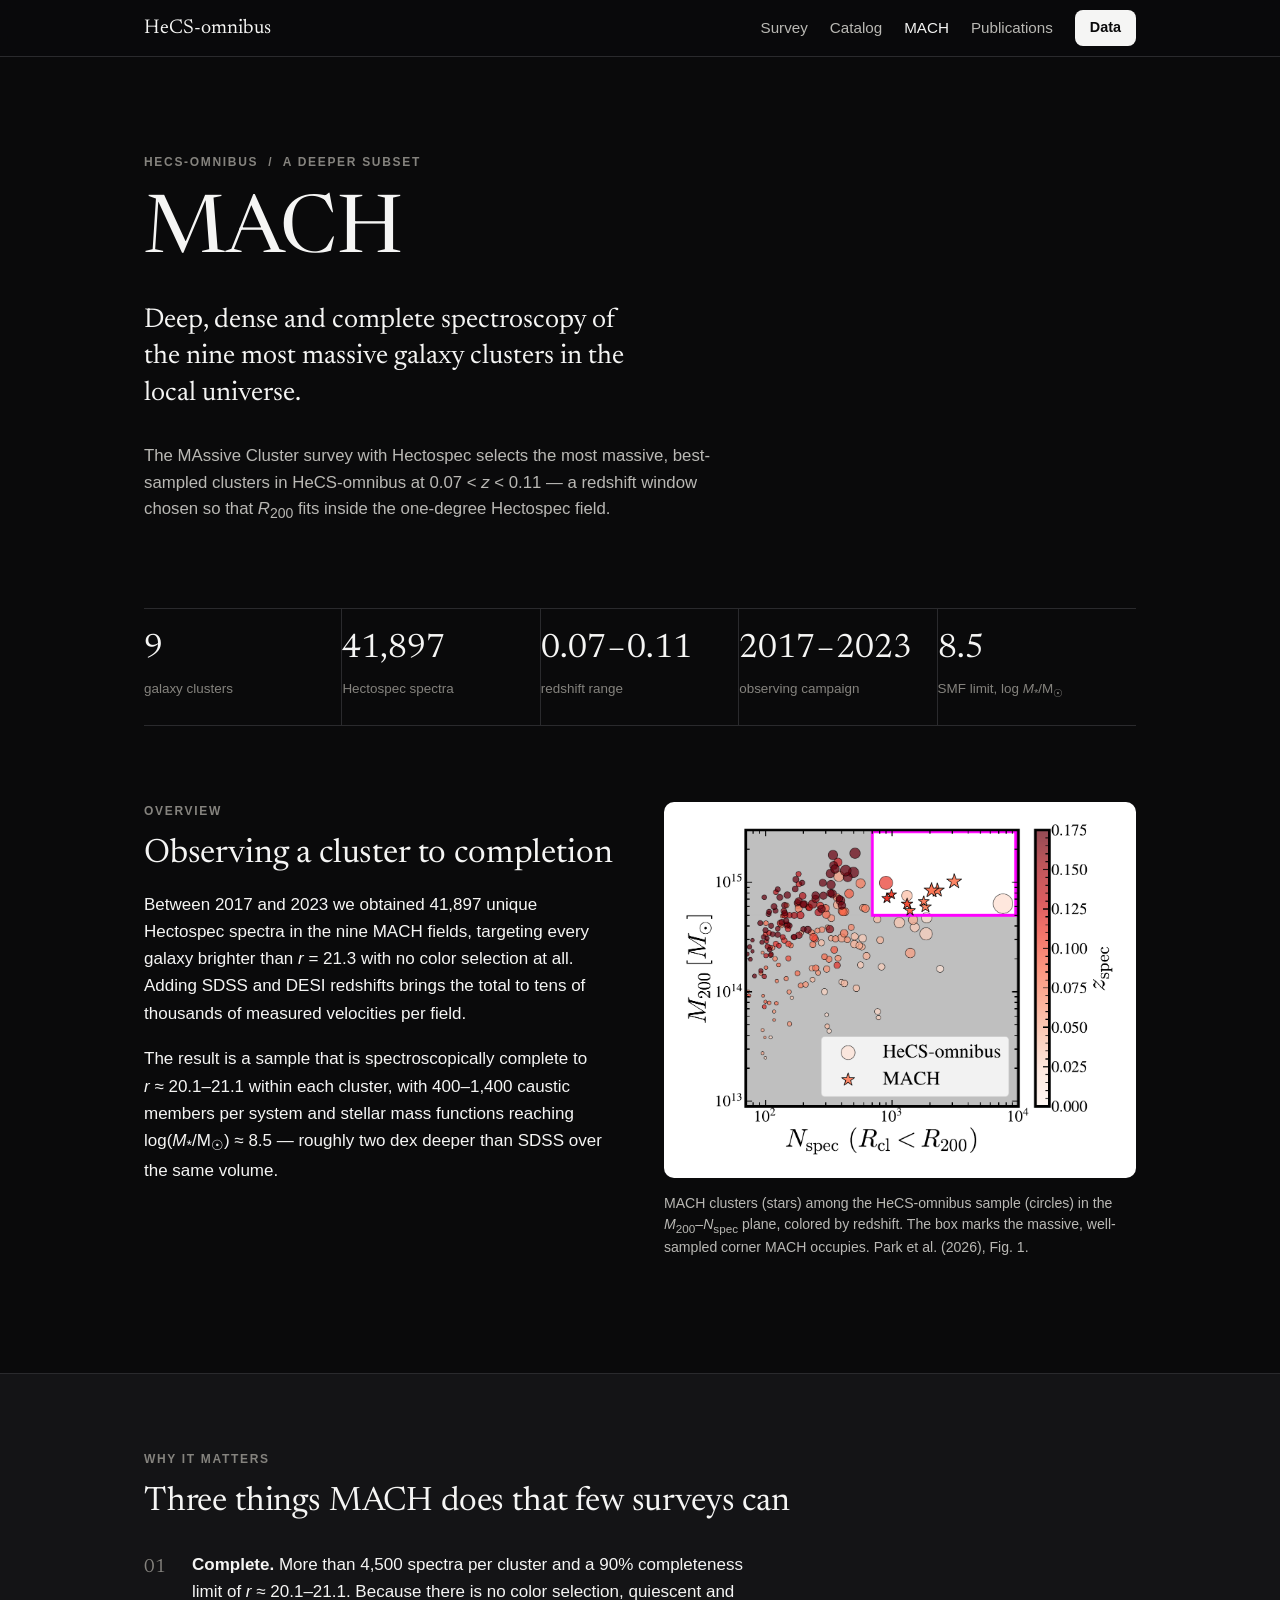
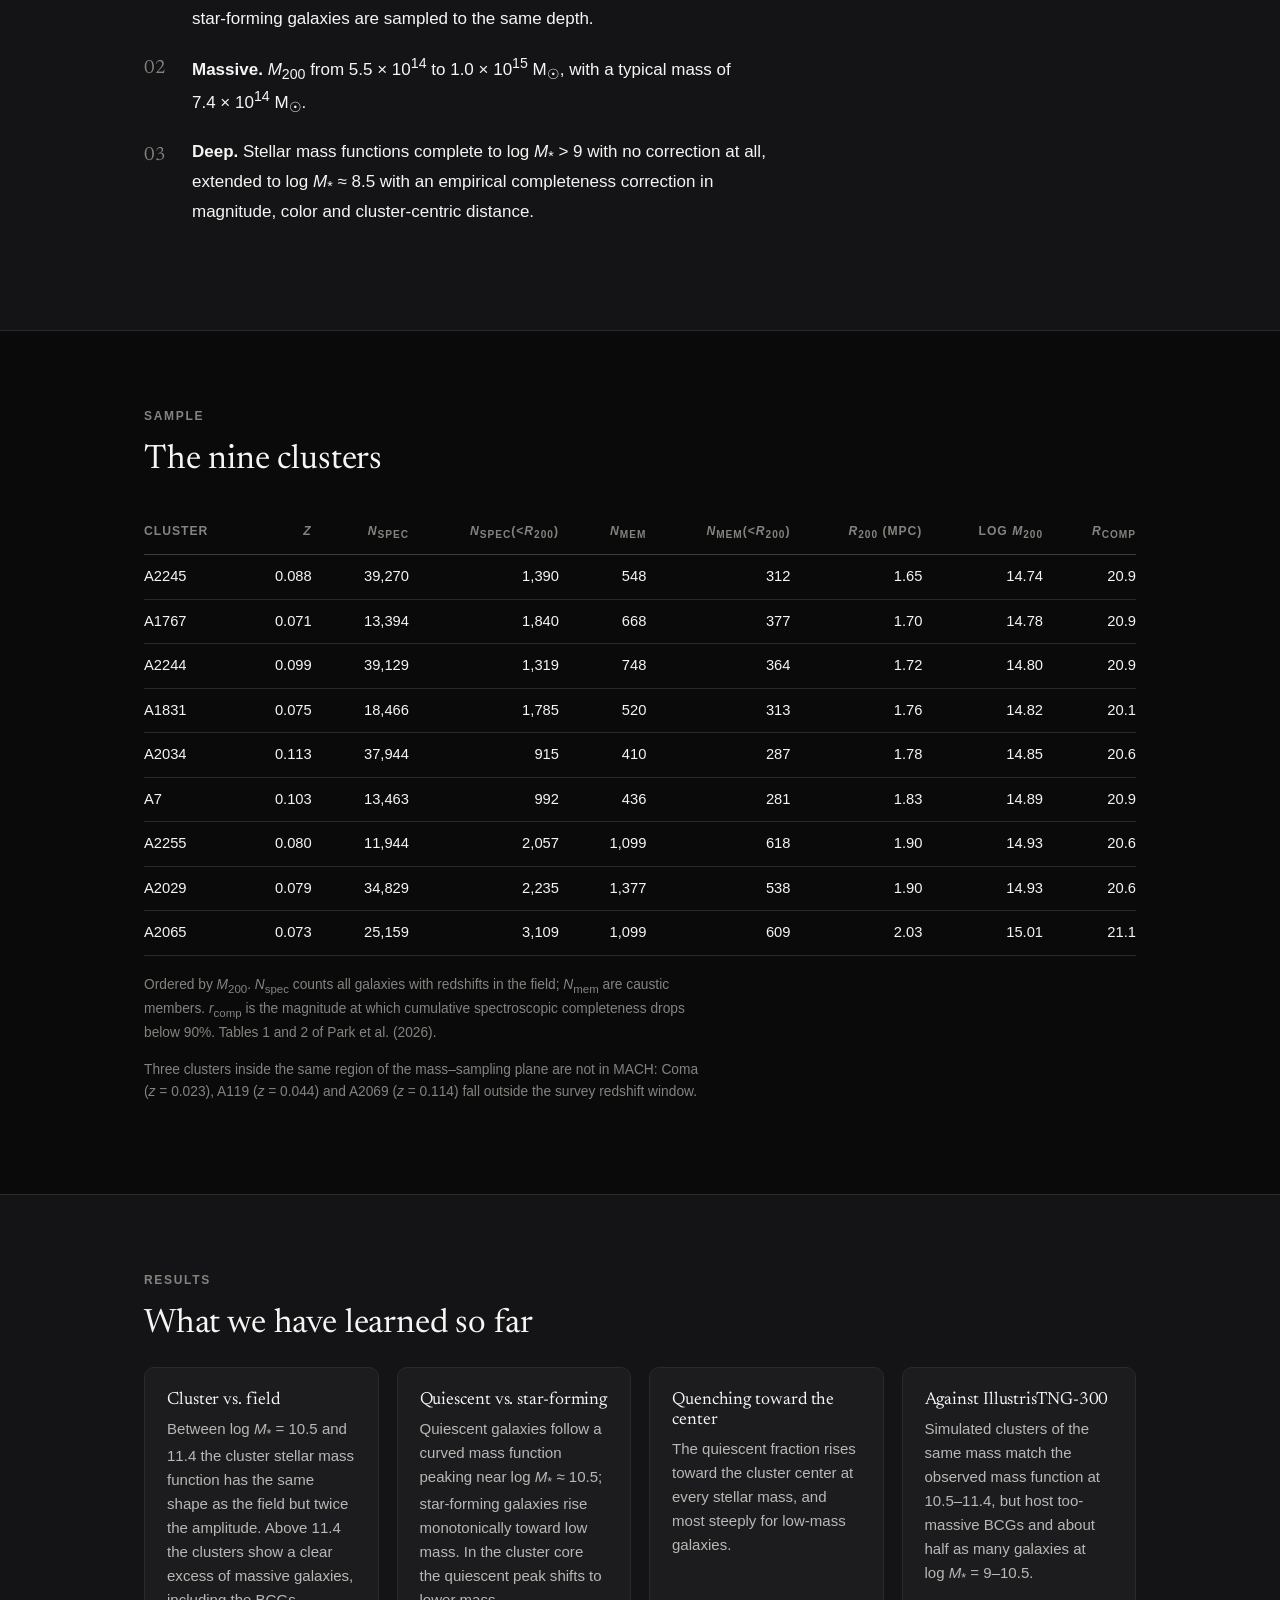
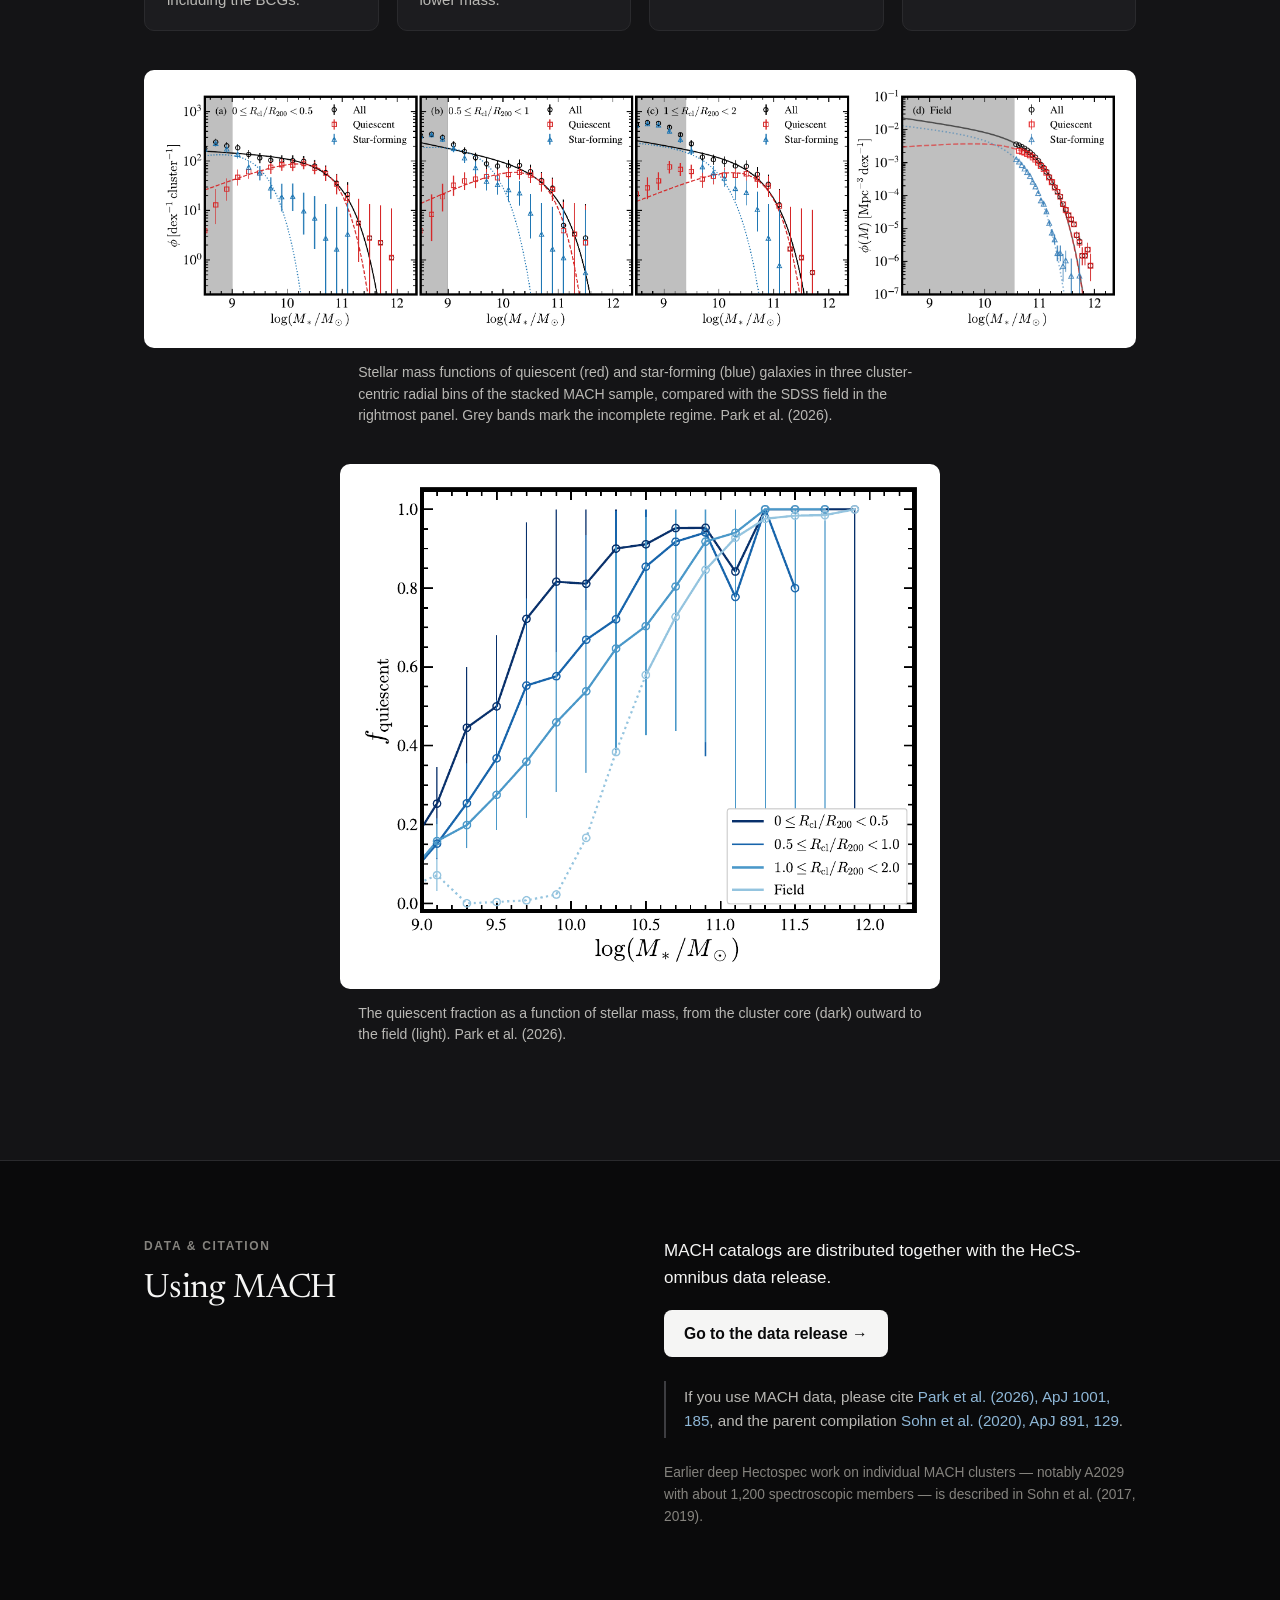
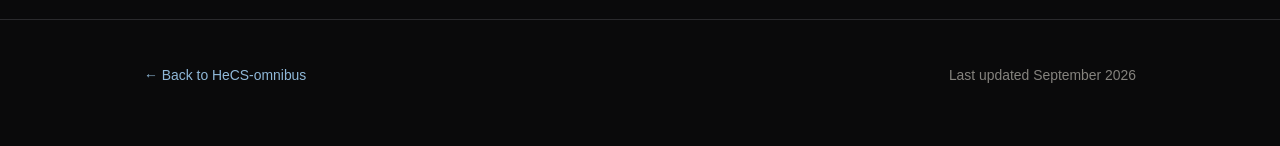
==== webpage/mach/index.html @ da1b7563 "Refocus site on HeCS-omnibus, move MACH to its own page, switch to dark theme - Split the shared sty" ====
<!doctype html>
<html lang="en">
<head>
<meta charset="utf-8">
<meta name="viewport" content="width=device-width, initial-scale=1">
<title>MACH — HeCS-omnibus</title>
<meta name="description" content="MACH, the MAssive Cluster survey with Hectospec: deep, dense and complete spectroscopy of the nine most massive galaxy clusters in the local universe.">
<link rel="preconnect" href="https://fonts.googleapis.com">
<link rel="preconnect" href="https://fonts.gstatic.com" crossorigin>
<link href="https://fonts.googleapis.com/css2?family=Newsreader:ital,opsz,wght@0,6..72,300;0,6..72,400;0,6..72,500;1,6..72,400&display=swap" rel="stylesheet">
<link rel="stylesheet" href="../style.css">
</head>
<body>

<nav>
  <div class="wrap">
    <a class="brand" href="../">HeCS-omnibus</a>
    <ul>
      <li><a href="../#survey">Survey</a></li>
      <li><a href="../#catalog">Catalog</a></li>
      <li><a href="./" style="color:var(--ink)">MACH</a></li>
      <li><a href="../#publications">Publications</a></li>
      <li class="keep"><a class="btn" href="../#data">Data</a></li>
    </ul>
  </div>
</nav>

<header class="hero" id="top">
  <div class="wrap">
    <p class="eyebrow"><a href="../" style="color:var(--muted)">HeCS-omnibus</a> &nbsp;/&nbsp; A deeper subset</p>
    <h1>MACH</h1>
    <p class="lede">Deep, dense and complete spectroscopy of the nine most massive galaxy clusters in the local universe.</p>
    <p class="sub">The MAssive Cluster survey with Hectospec selects the most massive, best-sampled clusters in HeCS-omnibus at 0.07&nbsp;&lt;&nbsp;<em>z</em>&nbsp;&lt;&nbsp;0.11 — a redshift window chosen so that <em>R</em><sub>200</sub> fits inside the one-degree Hectospec field.</p>
  </div>
</header>

<div class="wrap">
  <div class="stats">
    <div><b class="num">9</b><span>galaxy clusters</span></div>
    <div><b class="num">41,897</b><span>Hectospec spectra</span></div>
    <div><b class="num">0.07&#8202;–&#8202;0.11</b><span>redshift range</span></div>
    <div><b class="num">2017&#8202;–&#8202;2023</b><span>observing campaign</span></div>
    <div><b class="num">8.5</b><span>SMF limit, log <em>M</em><sub>*</sub>/M<sub>☉</sub></span></div>
  </div>
</div>

<section id="overview">
  <div class="wrap two">
    <div class="prose">
      <p class="eyebrow">Overview</p>
      <h2>Observing a cluster to completion</h2>
      <p>Between 2017 and 2023 we obtained 41,897 unique Hectospec spectra in the nine MACH fields, targeting every galaxy brighter than <em>r</em>&nbsp;=&nbsp;21.3 with no color selection at all. Adding SDSS and DESI redshifts brings the total to tens of thousands of measured velocities per field.</p>
      <p>The result is a sample that is spectroscopically complete to <em>r</em>&nbsp;≈&nbsp;20.1–21.1 within each cluster, with 400–1,400 caustic members per system and stellar mass functions reaching log(<em>M</em><sub>*</sub>/M<sub>☉</sub>)&nbsp;≈&nbsp;8.5 — roughly two dex deeper than SDSS over the same volume.</p>
    </div>
    <figure style="margin-top:0">
      <div class="plate"><img src="../img/park2026_fig1.png" alt="M200 versus the number of galaxies with spectra within R200 for HeCS-omnibus clusters shown as circles and MACH clusters as stars, colored by redshift. A box marks the massive, well-sampled corner."></div>
      <figcaption>MACH clusters (stars) among the HeCS-omnibus sample (circles) in the <em>M</em><sub>200</sub>–<em>N</em><sub>spec</sub> plane, colored by redshift. The box marks the massive, well-sampled corner MACH occupies. Park et al. (2026), Fig. 1.</figcaption>
    </figure>
  </div>
</section>

<section id="why" class="alt">
  <div class="wrap">
    <p class="eyebrow">Why it matters</p>
    <h2>Three things MACH does that few surveys can</h2>
    <ol class="points">
      <li><b>Complete.</b> More than 4,500 spectra per cluster and a 90% completeness limit of <em>r</em>&nbsp;≈&nbsp;20.1–21.1. Because there is no color selection, quiescent and star-forming galaxies are sampled to the same depth.</li>
      <li><b>Massive.</b> <em>M</em><sub>200</sub> from 5.5&nbsp;×&nbsp;10<sup>14</sup> to 1.0&nbsp;×&nbsp;10<sup>15</sup>&nbsp;M<sub>☉</sub>, with a typical mass of 7.4&nbsp;×&nbsp;10<sup>14</sup>&nbsp;M<sub>☉</sub>.</li>
      <li><b>Deep.</b> Stellar mass functions complete to log&nbsp;<em>M</em><sub>*</sub>&nbsp;&gt;&nbsp;9 with no correction at all, extended to log&nbsp;<em>M</em><sub>*</sub>&nbsp;≈&nbsp;8.5 with an empirical completeness correction in magnitude, color and cluster-centric distance.</li>
    </ol>
  </div>
</section>

<section id="clusters">
  <div class="wrap">
    <p class="eyebrow">Sample</p>
    <h2>The nine clusters</h2>
    <div class="tablewrap">
    <table>
      <thead><tr>
        <th>Cluster</th><th class="r"><em>z</em></th><th class="r"><em>N</em><sub>spec</sub></th><th class="r"><em>N</em><sub>spec</sub>(&lt;<em>R</em><sub>200</sub>)</th><th class="r"><em>N</em><sub>mem</sub></th><th class="r"><em>N</em><sub>mem</sub>(&lt;<em>R</em><sub>200</sub>)</th><th class="r"><em>R</em><sub>200</sub> (Mpc)</th><th class="r">log <em>M</em><sub>200</sub></th><th class="r"><em>r</em><sub>comp</sub></th>
      </tr></thead>
      <tbody>
        <tr><td>A2245</td><td class="r">0.088</td><td class="r">39,270</td><td class="r">1,390</td><td class="r">548</td><td class="r">312</td><td class="r">1.65</td><td class="r">14.74</td><td class="r">20.9</td></tr>
        <tr><td>A1767</td><td class="r">0.071</td><td class="r">13,394</td><td class="r">1,840</td><td class="r">668</td><td class="r">377</td><td class="r">1.70</td><td class="r">14.78</td><td class="r">20.9</td></tr>
        <tr><td>A2244</td><td class="r">0.099</td><td class="r">39,129</td><td class="r">1,319</td><td class="r">748</td><td class="r">364</td><td class="r">1.72</td><td class="r">14.80</td><td class="r">20.9</td></tr>
        <tr><td>A1831</td><td class="r">0.075</td><td class="r">18,466</td><td class="r">1,785</td><td class="r">520</td><td class="r">313</td><td class="r">1.76</td><td class="r">14.82</td><td class="r">20.1</td></tr>
        <tr><td>A2034</td><td class="r">0.113</td><td class="r">37,944</td><td class="r">915</td><td class="r">410</td><td class="r">287</td><td class="r">1.78</td><td class="r">14.85</td><td class="r">20.6</td></tr>
        <tr><td>A7</td><td class="r">0.103</td><td class="r">13,463</td><td class="r">992</td><td class="r">436</td><td class="r">281</td><td class="r">1.83</td><td class="r">14.89</td><td class="r">20.9</td></tr>
        <tr><td>A2255</td><td class="r">0.080</td><td class="r">11,944</td><td class="r">2,057</td><td class="r">1,099</td><td class="r">618</td><td class="r">1.90</td><td class="r">14.93</td><td class="r">20.6</td></tr>
        <tr><td>A2029</td><td class="r">0.079</td><td class="r">34,829</td><td class="r">2,235</td><td class="r">1,377</td><td class="r">538</td><td class="r">1.90</td><td class="r">14.93</td><td class="r">20.6</td></tr>
        <tr><td>A2065</td><td class="r">0.073</td><td class="r">25,159</td><td class="r">3,109</td><td class="r">1,099</td><td class="r">609</td><td class="r">2.03</td><td class="r">15.01</td><td class="r">21.1</td></tr>
      </tbody>
    </table>
    </div>
    <p class="caption">Ordered by <em>M</em><sub>200</sub>. <em>N</em><sub>spec</sub> counts all galaxies with redshifts in the field; <em>N</em><sub>mem</sub> are caustic members. <em>r</em><sub>comp</sub> is the magnitude at which cumulative spectroscopic completeness drops below 90%. Tables 1 and 2 of Park et al. (2026).</p>
    <p class="caption">Three clusters inside the same region of the mass–sampling plane are not in MACH: Coma (<em>z</em>&nbsp;=&nbsp;0.023), A119 (<em>z</em>&nbsp;=&nbsp;0.044) and A2069 (<em>z</em>&nbsp;=&nbsp;0.114) fall outside the survey redshift window.</p>
  </div>
</section>

<section id="results" class="alt">
  <div class="wrap">
    <p class="eyebrow">Results</p>
    <h2>What we have learned so far</h2>
    <div class="cards">
      <div class="card"><h4>Cluster vs. field</h4><p>Between log&nbsp;<em>M</em><sub>*</sub>&nbsp;=&nbsp;10.5 and 11.4 the cluster stellar mass function has the same shape as the field but twice the amplitude. Above 11.4 the clusters show a clear excess of massive galaxies, including the BCGs.</p></div>
      <div class="card"><h4>Quiescent vs. star-forming</h4><p>Quiescent galaxies follow a curved mass function peaking near log&nbsp;<em>M</em><sub>*</sub>&nbsp;≈&nbsp;10.5; star-forming galaxies rise monotonically toward low mass. In the cluster core the quiescent peak shifts to lower mass.</p></div>
      <div class="card"><h4>Quenching toward the center</h4><p>The quiescent fraction rises toward the cluster center at every stellar mass, and most steeply for low-mass galaxies.</p></div>
      <div class="card"><h4>Against IllustrisTNG-300</h4><p>Simulated clusters of the same mass match the observed mass function at 10.5–11.4, but host too-massive BCGs and about half as many galaxies at log&nbsp;<em>M</em><sub>*</sub>&nbsp;=&nbsp;9–10.5.</p></div>
    </div>

    <figure>
      <div class="plate"><img src="../img/park2026_fig15.png" alt="Stellar mass functions of all, quiescent and star-forming galaxies in three cluster-centric radial bins of the MACH clusters, and in the SDSS field."></div>
      <figcaption>Stellar mass functions of quiescent (red) and star-forming (blue) galaxies in three cluster-centric radial bins of the stacked MACH sample, compared with the SDSS field in the rightmost panel. Grey bands mark the incomplete regime. Park et al. (2026).</figcaption>
    </figure>
    <figure class="fig-narrow">
      <div class="plate"><img src="../img/park2026_fig16.png" alt="Quiescent fraction as a function of stellar mass in three radial bins and in the field."></div>
      <figcaption>The quiescent fraction as a function of stellar mass, from the cluster core (dark) outward to the field (light). Park et al. (2026).</figcaption>
    </figure>
  </div>
</section>

<section id="mach-data">
  <div class="wrap two">
    <div>
      <p class="eyebrow">Data &amp; citation</p>
      <h2>Using MACH</h2>
    </div>
    <div class="prose">
      <p>MACH catalogs are distributed together with the HeCS-omnibus data release.</p>
      <p><a class="btn" href="../#data">Go to the data release →</a></p>
      <div class="cite">If you use MACH data, please cite <a href="https://ui.adsabs.harvard.edu/abs/2026ApJ..1001..185P">Park et al. (2026), ApJ 1001, 185</a>, and the parent compilation <a href="https://ui.adsabs.harvard.edu/abs/2020ApJ...891..129S">Sohn et al. (2020), ApJ 891, 129</a>.</div>
      <p class="caption">Earlier deep Hectospec work on individual MACH clusters — notably A2029 with about 1,200 spectroscopic members — is described in Sohn et al. (2017, 2019).</p>
    </div>
  </div>
</section>

<footer>
  <div class="wrap">
    <span><a href="../">← Back to HeCS-omnibus</a></span>
    <span>Last updated September 2026</span>
  </div>
</footer>

</body>
</html>
---- webpage/style.css ----
:root {
  --bg: #0a0a0b;
  --bg-2: #141416;
  --ink: #f5f5f4;
  --ink-2: #b9b8b4;
  --muted: #85837e;
  --line: #2a2a2d;
  --line-2: #3d3d41;
  --accent: #8fb8d8;
  --serif: "Newsreader", "Iowan Old Style", "Palatino Linotype", Georgia, serif;
  --sans: -apple-system, BlinkMacSystemFont, "SF Pro Text", "Helvetica Neue", Helvetica, Arial, sans-serif;
  --max: 1040px;
}
* { box-sizing: border-box; }
html { scroll-behavior: smooth; }
body {
  margin: 0;
  background: var(--bg);
  color: var(--ink);
  font-family: var(--sans);
  font-size: 17px;
  line-height: 1.6;
  -webkit-font-smoothing: antialiased;
}
a { color: var(--accent); text-decoration: none; }
a:hover { text-decoration: underline; text-underline-offset: 3px; }
h1, h2, h3, h4 {
  font-family: var(--serif);
  font-weight: 400;
  letter-spacing: -0.005em;
  line-height: 1.15;
  margin: 0 0 0.5em;
}
h2 { font-size: 2.1rem; margin-top: 0; }
h3 { font-size: 1.35rem; margin-top: 2.2rem; }
p { margin: 0 0 1.1em; }
em { font-style: italic; }
.wrap { max-width: var(--max); margin: 0 auto; padding: 0 24px; }
.eyebrow {
  font-family: var(--sans);
  font-size: 0.75rem;
  text-transform: uppercase;
  letter-spacing: 0.14em;
  color: var(--muted);
  font-weight: 600;
  margin-bottom: 0.9rem;
}
.muted { color: var(--muted); }
.num { font-variant-numeric: tabular-nums; }

/* nav */
nav {
  position: sticky; top: 0; z-index: 10;
  background: rgba(10,10,11,0.82);
  backdrop-filter: saturate(180%) blur(14px);
  -webkit-backdrop-filter: saturate(180%) blur(14px);
  border-bottom: 1px solid var(--line);
}
nav .wrap { display: flex; align-items: center; justify-content: space-between; height: 56px; }
nav .brand { font-family: var(--serif); font-size: 1.25rem; color: var(--ink); }
nav ul { list-style: none; display: flex; gap: 22px; margin: 0; padding: 0; align-items: center; }
nav li a { color: var(--ink-2); font-size: 0.95rem; }
nav li a:hover { color: var(--ink); }
nav li a.btn { padding: 6px 15px; font-size: 0.9rem; }
@media (max-width: 760px) { nav li:not(.keep) { display: none; } }

.btn {
  display: inline-block;
  background: var(--ink);
  color: var(--bg) !important;
  padding: 11px 20px;
  border-radius: 8px;
  font-weight: 600;
  font-size: 0.98rem;
  text-decoration: none !important;
  transition: opacity 0.15s;
}
.btn:hover { opacity: 0.82; }
.btn.secondary { background: transparent; color: var(--ink) !important; border: 1px solid var(--line-2); }
.btn.secondary:hover { border-color: var(--ink); opacity: 1; }

/* hero */
header.hero { padding: 96px 0 64px; }
header h1 { font-size: clamp(2.9rem, 7.5vw, 5rem); margin-bottom: 0.3em; }
header .lede { font-family: var(--serif); font-size: clamp(1.3rem, 2.6vw, 1.7rem); line-height: 1.35; max-width: 32ch; margin-bottom: 1.1em; }
header .sub { max-width: 62ch; color: var(--ink-2); font-size: 1.05rem; }
.cta { display: flex; gap: 12px; flex-wrap: wrap; margin-top: 2rem; }

.stats {
  display: grid;
  grid-template-columns: repeat(auto-fit, minmax(150px, 1fr));
  border-top: 1px solid var(--line);
  border-bottom: 1px solid var(--line);
}
.stats div { padding: 24px 12px 22px 0; border-right: 1px solid var(--line); }
.stats div:last-child { border-right: none; }
.stats b { display: block; font-family: var(--serif); font-size: 2.1rem; font-weight: 400; line-height: 1; margin-bottom: 8px; }
.stats span { font-size: 0.84rem; color: var(--muted); }

section { padding: 76px 0; border-top: 1px solid var(--line); }
section:first-of-type { border-top: none; }
section.alt { background: var(--bg-2); }
.two { display: grid; grid-template-columns: 1fr 1fr; gap: 48px; }
@media (max-width: 760px) { .two { grid-template-columns: 1fr; gap: 24px; } }
.prose { max-width: 66ch; }

table { border-collapse: collapse; width: 100%; font-size: 0.92rem; margin: 1rem 0 0.5rem; }
th, td { text-align: left; padding: 10px 16px 10px 0; border-bottom: 1px solid var(--line); vertical-align: top; }
th:last-child, td:last-child { padding-right: 0; }
th { font-weight: 600; font-size: 0.76rem; text-transform: uppercase; letter-spacing: 0.08em; color: var(--muted); border-bottom: 1px solid var(--line-2); }
td.r, th.r { text-align: right; font-variant-numeric: tabular-nums; padding-left: 20px; }
tr.total td { font-weight: 600; border-top: 1px solid var(--line-2); }
.tablewrap { overflow-x: auto; }
.caption { font-size: 0.86rem; color: var(--muted); margin-top: 0.6rem; max-width: 74ch; }

figure { margin: 2.4rem 0; }
figure .plate { background: #fff; border-radius: 10px; padding: 18px; }
figure img { display: block; max-width: 100%; height: auto; margin: 0 auto; }
figure figcaption { font-size: 0.88rem; color: var(--ink-2); max-width: 72ch; margin: 0.9rem auto 0; line-height: 1.5; }
figure.fig-narrow .plate { max-width: 600px; margin: 0 auto; }

.cards { display: grid; grid-template-columns: repeat(auto-fit, minmax(230px, 1fr)); gap: 18px; margin: 1.5rem 0; }
.card { background: var(--bg-2); border: 1px solid var(--line); border-radius: 10px; padding: 22px 22px 18px; }
.card h4 { font-size: 1.1rem; margin-bottom: 0.4rem; }
.card p { font-size: 0.94rem; color: var(--ink-2); margin: 0; }
section.alt .card { background: #1c1c1f; }

.points { list-style: none; padding: 0; margin: 1.8rem 0; counter-reset: p; }
.points li { position: relative; padding-left: 3rem; margin-bottom: 1.2rem; max-width: 66ch; }
.points li::before { counter-increment: p; content: counter(p, decimal-leading-zero); position: absolute; left: 0; top: 0.15rem; font-family: var(--serif); font-size: 1.2rem; color: var(--muted); }

dl.methods { display: grid; grid-template-columns: 1fr 1fr; gap: 22px 48px; margin: 1.5rem 0; }
@media (max-width: 760px) { dl.methods { grid-template-columns: 1fr; } }
dl.methods dt { font-weight: 600; margin-bottom: 5px; }
dl.methods dd { margin: 0; color: var(--ink-2); font-size: 0.94rem; }

/* teaser */
.teaser {
  border: 1px solid var(--line-2);
  border-radius: 14px;
  padding: 34px 34px 30px;
  display: grid;
  grid-template-columns: 1fr auto;
  gap: 32px;
  align-items: center;
}
@media (max-width: 760px) { .teaser { grid-template-columns: 1fr; } }
.teaser h3 { margin: 0 0 0.4rem; font-size: 1.6rem; }
.teaser p { margin: 0; color: var(--ink-2); max-width: 56ch; font-size: 0.98rem; }

/* data */
.databox { background: var(--bg-2); border: 1px solid var(--line); border-radius: 14px; padding: 40px 36px; margin: 1.5rem 0 2.5rem; }
.databox h3 { margin-top: 0; font-size: 1.6rem; }
.databox p { color: var(--ink-2); max-width: 60ch; }
.databox small { display: block; margin-top: 16px; color: var(--muted); font-size: 0.82rem; }
.cite { border-left: 2px solid var(--line-2); padding: 4px 0 4px 18px; font-size: 0.95rem; color: var(--ink-2); margin: 1.5rem 0; max-width: 66ch; }
ul.links { padding-left: 1.15em; color: var(--ink-2); }
ul.links li { margin-bottom: 0.5em; }

/* publications */
ol.pubs { list-style: none; padding: 0; margin: 0; }
ol.pubs li { padding: 18px 0; border-bottom: 1px solid var(--line); display: grid; grid-template-columns: 64px 1fr; gap: 14px; }
ol.pubs li:last-child { border-bottom: none; }
ol.pubs .yr { font-family: var(--serif); font-size: 1.15rem; color: var(--muted); padding-top: 2px; }
ol.pubs .t { font-weight: 600; }
ol.pubs .a { color: var(--ink-2); font-size: 0.94rem; }
ol.pubs .l { font-size: 0.85rem; margin-top: 5px; }
ol.pubs .l a { margin-right: 16px; }
ol.pubs .tag { display: inline-block; font-size: 0.7rem; text-transform: uppercase; letter-spacing: 0.09em; color: var(--muted); font-weight: 600; margin-left: 8px; border: 1px solid var(--line-2); border-radius: 4px; padding: 1px 6px; }

footer { padding: 44px 0 60px; color: var(--muted); font-size: 0.87rem; border-top: 1px solid var(--line); }
footer .wrap { display: flex; justify-content: space-between; flex-wrap: wrap; gap: 12px; }
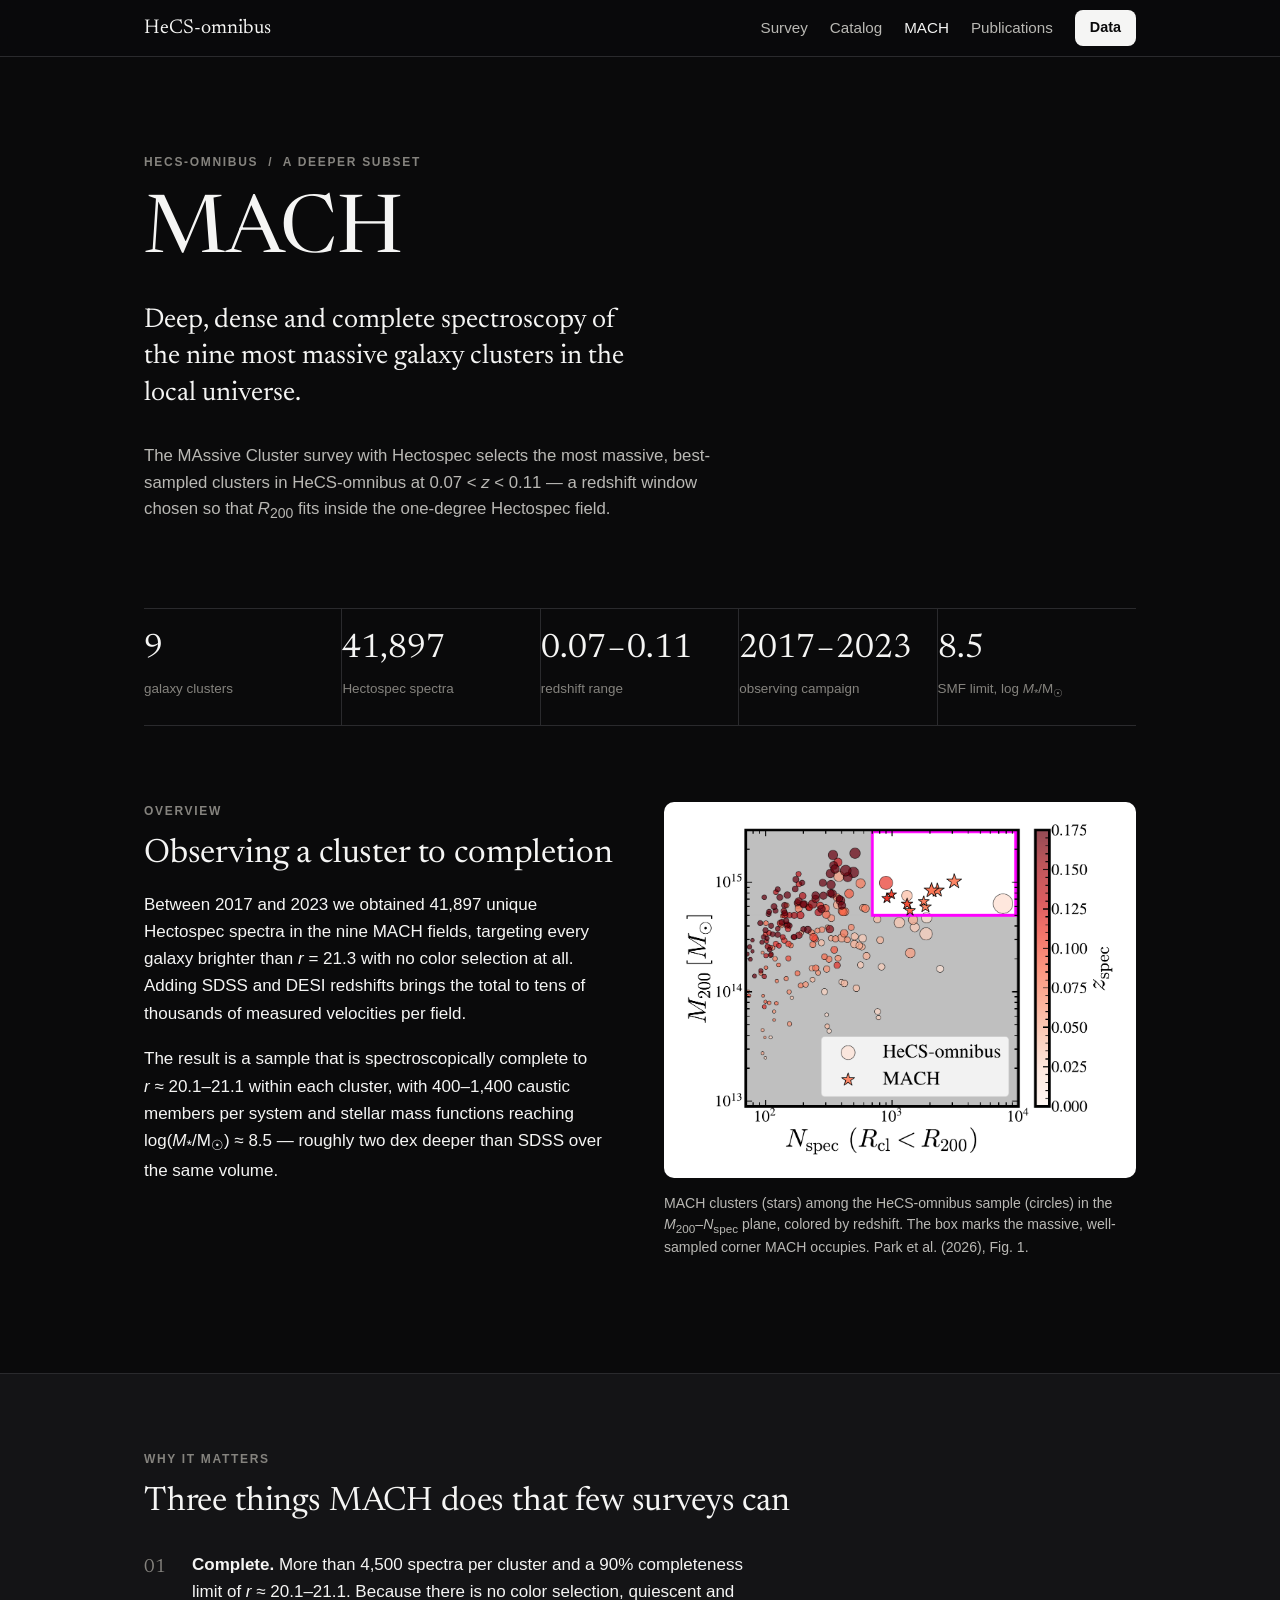
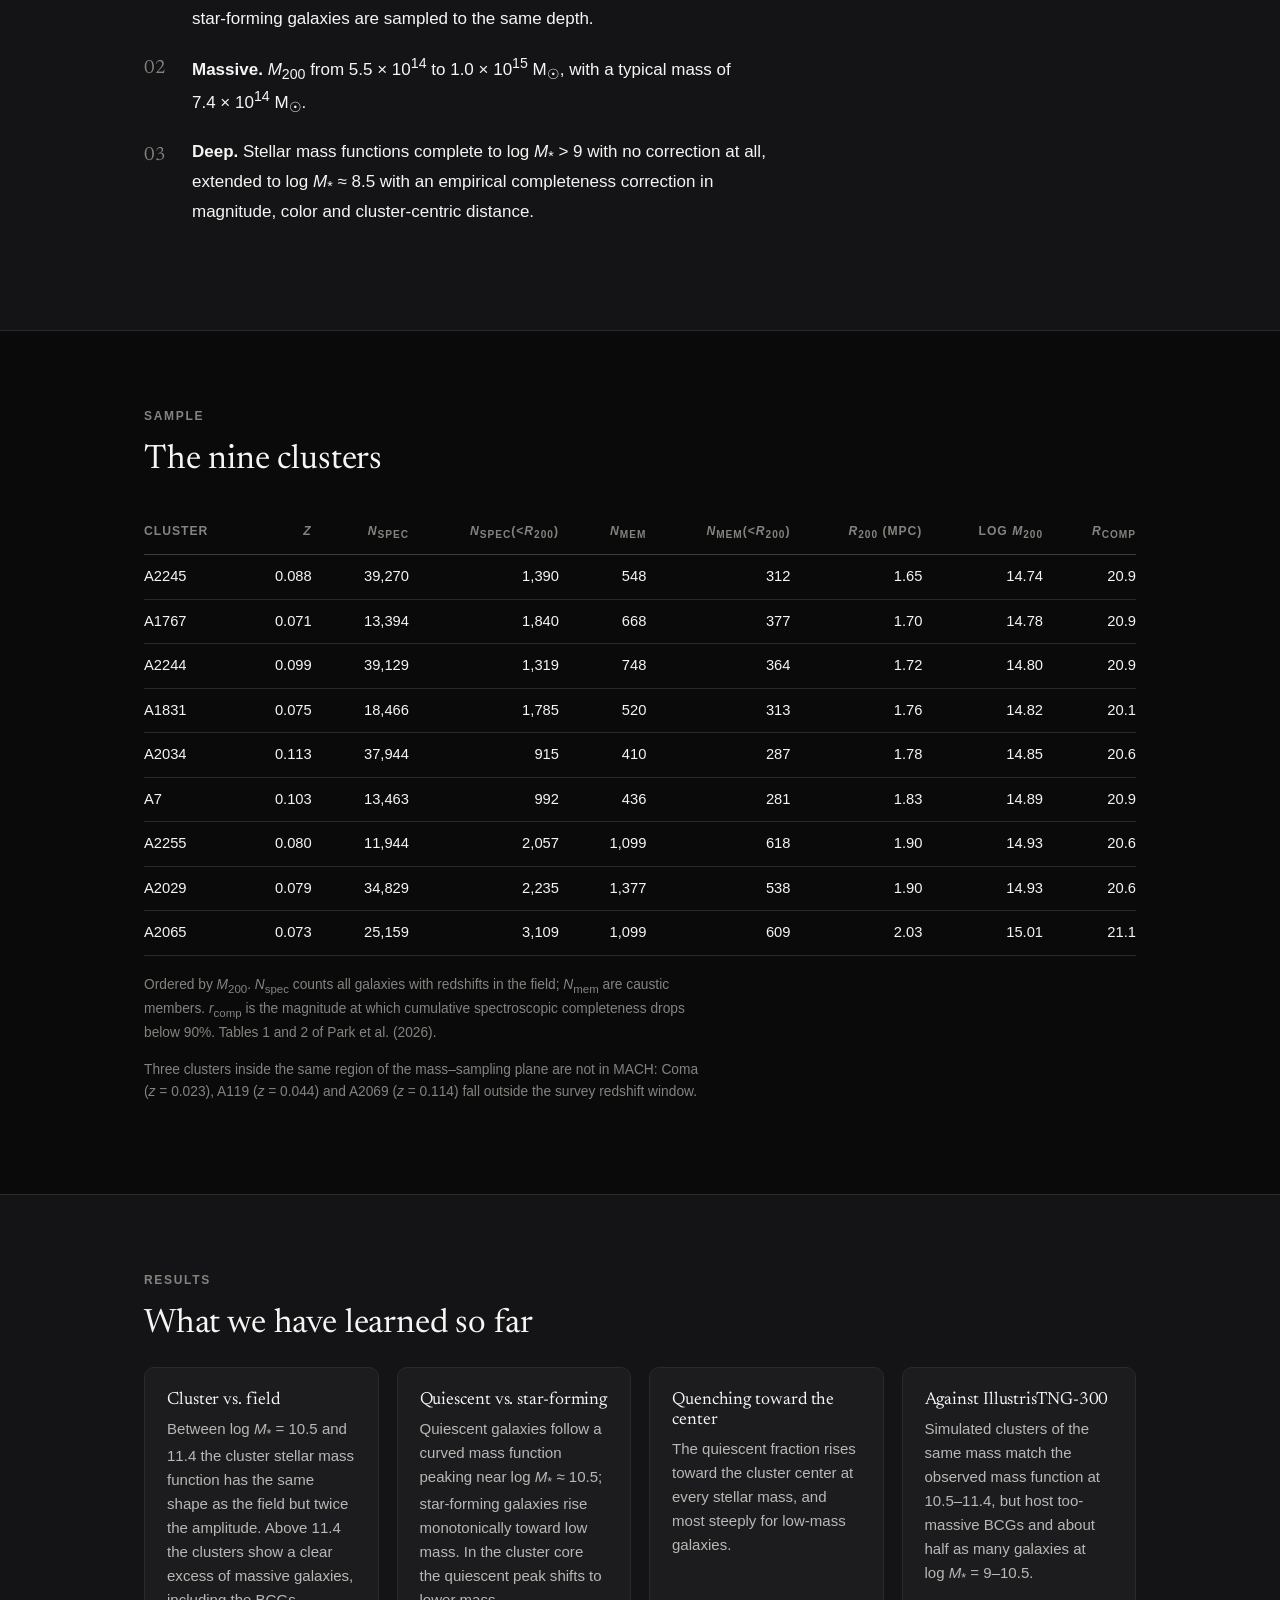
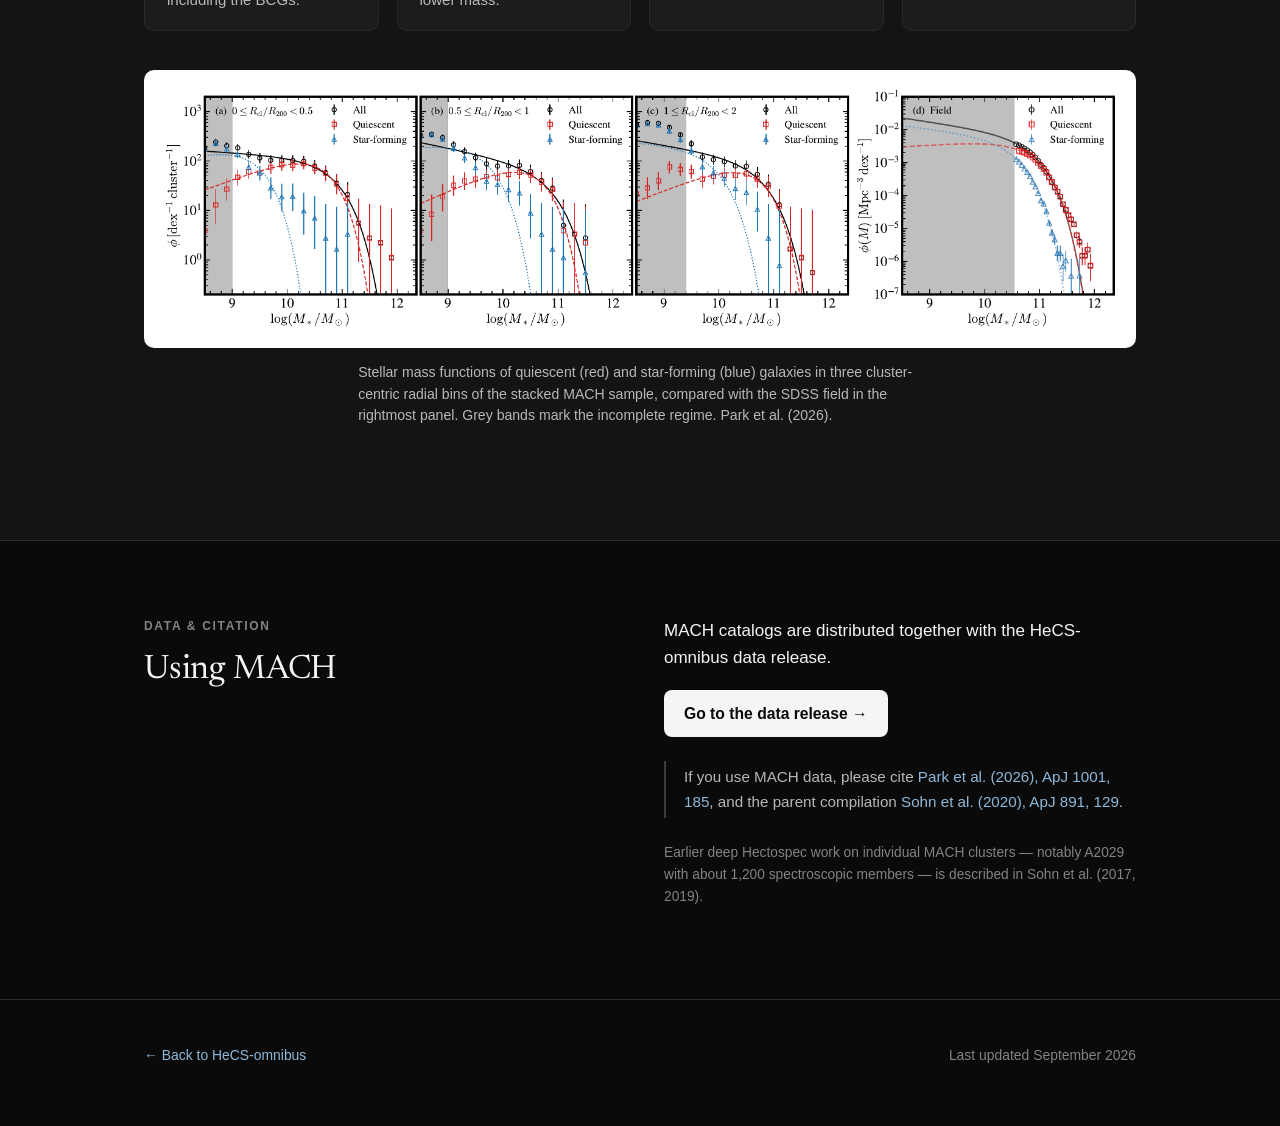
==== commit 9ef048b2: "Trim the BCG count from the home stats and drop the quiescent-fraction figure Co-Authored-By: Claude" ====
--- a/webpage/mach/index.html
+++ b/webpage/mach/index.html
@@ -113,10 +113,6 @@
       <div class="plate"><img src="../img/park2026_fig15.png" alt="Stellar mass functions of all, quiescent and star-forming galaxies in three cluster-centric radial bins of the MACH clusters, and in the SDSS field."></div>
       <figcaption>Stellar mass functions of quiescent (red) and star-forming (blue) galaxies in three cluster-centric radial bins of the stacked MACH sample, compared with the SDSS field in the rightmost panel. Grey bands mark the incomplete regime. Park et al. (2026).</figcaption>
     </figure>
-    <figure class="fig-narrow">
-      <div class="plate"><img src="../img/park2026_fig16.png" alt="Quiescent fraction as a function of stellar mass in three radial bins and in the field."></div>
-      <figcaption>The quiescent fraction as a function of stellar mass, from the cluster core (dark) outward to the field (light). Park et al. (2026).</figcaption>
-    </figure>
   </div>
 </section>
 
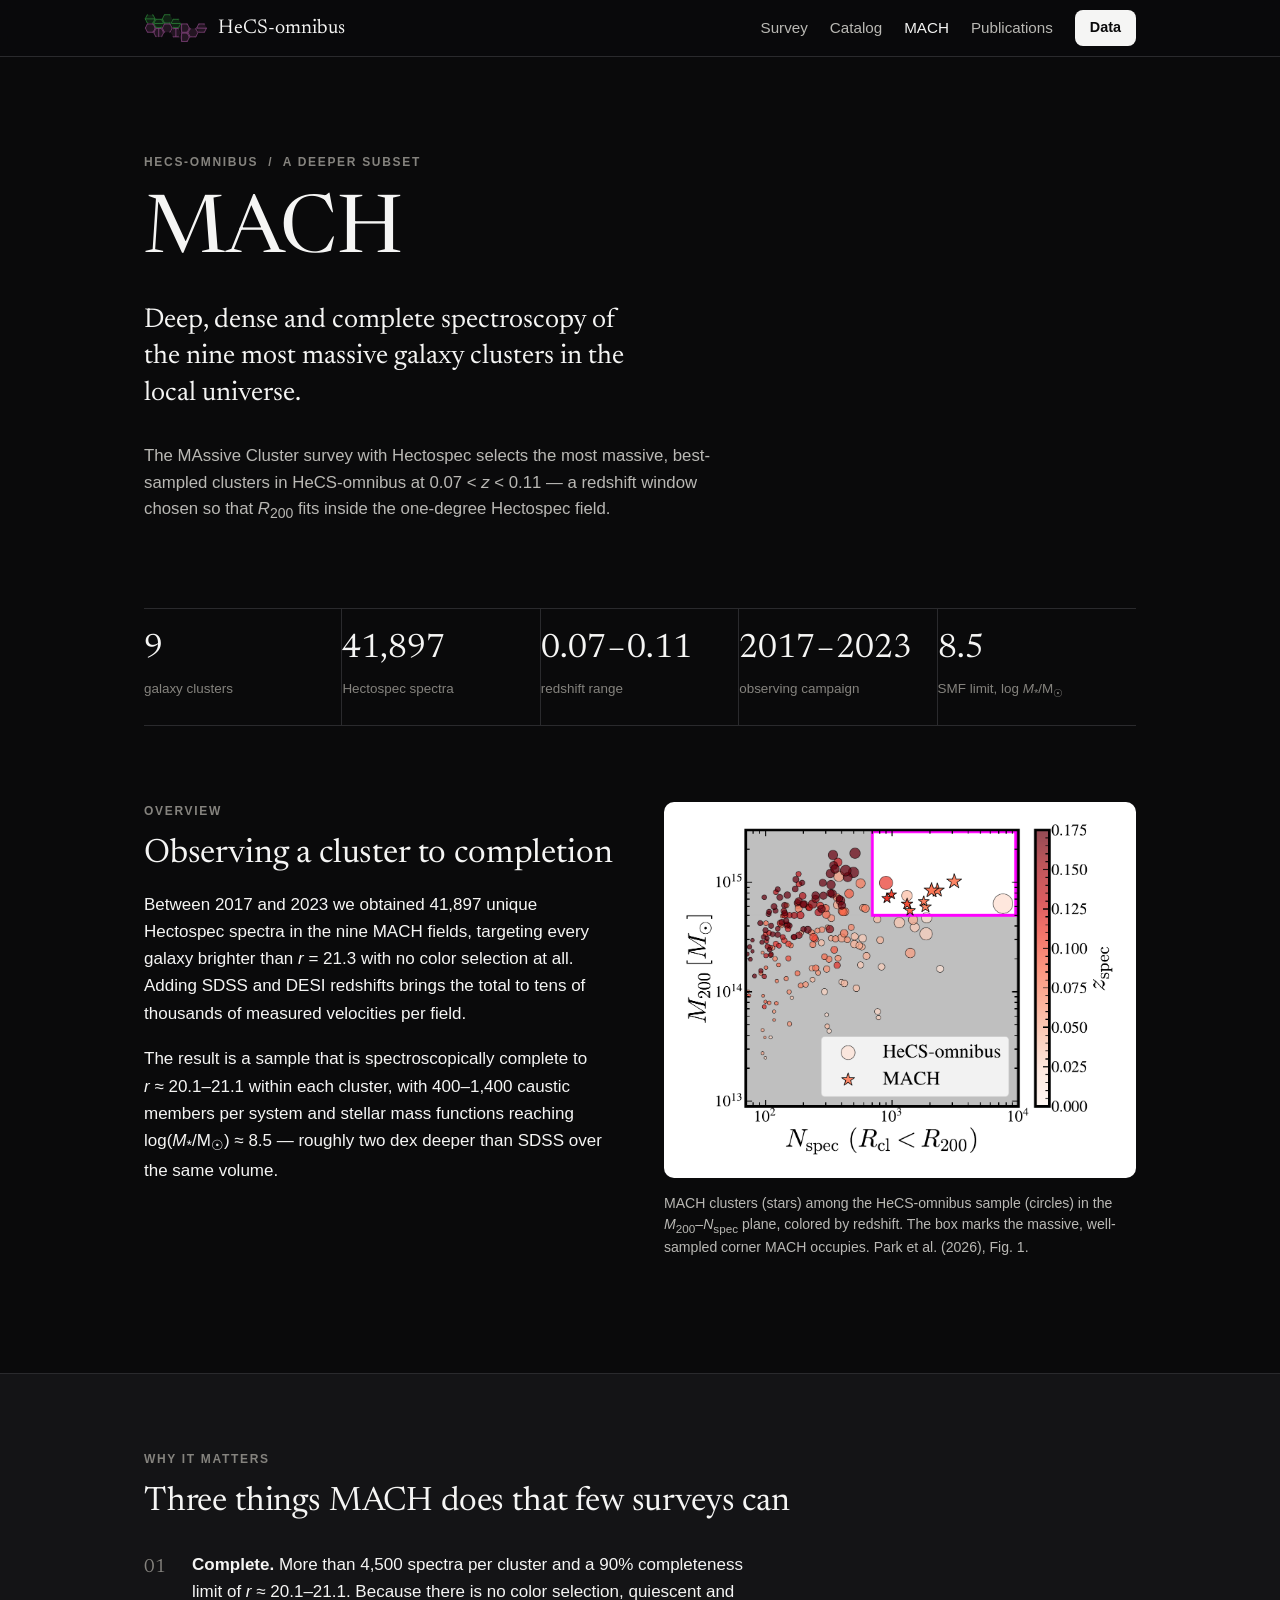
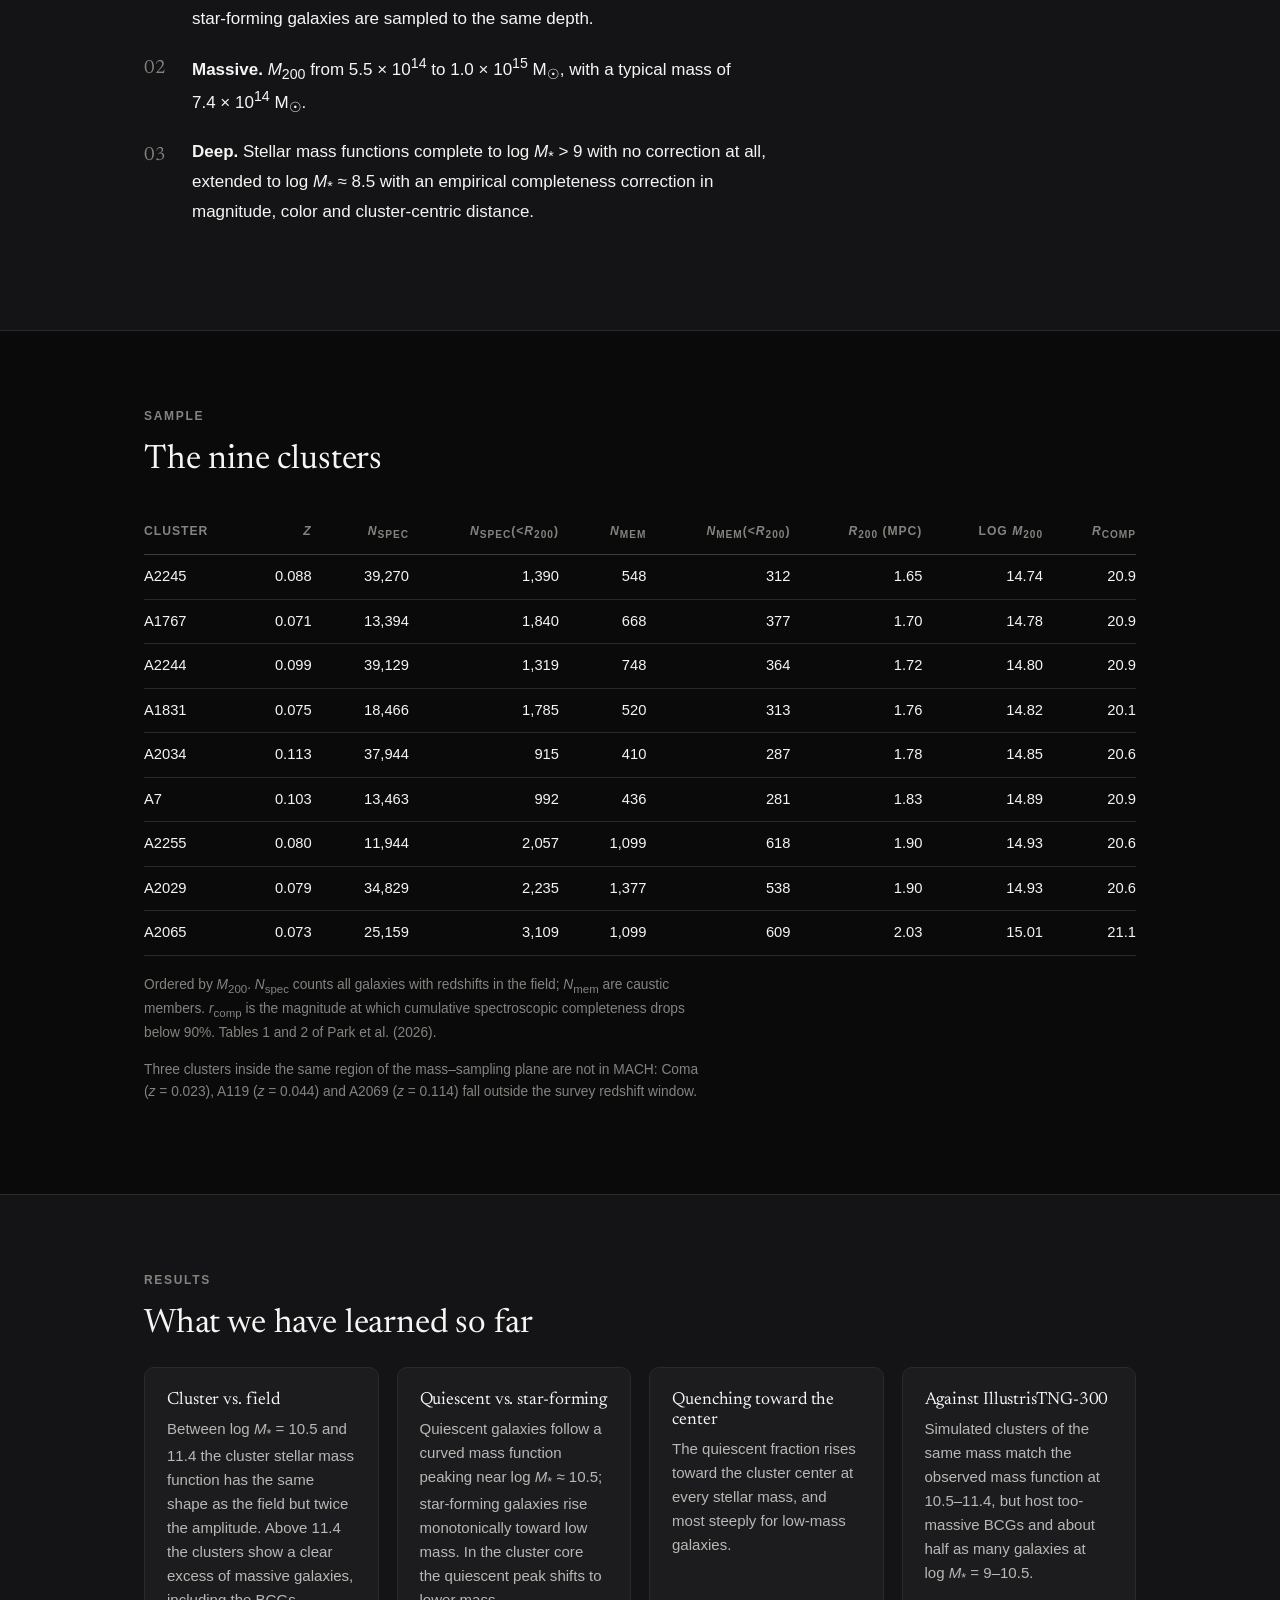
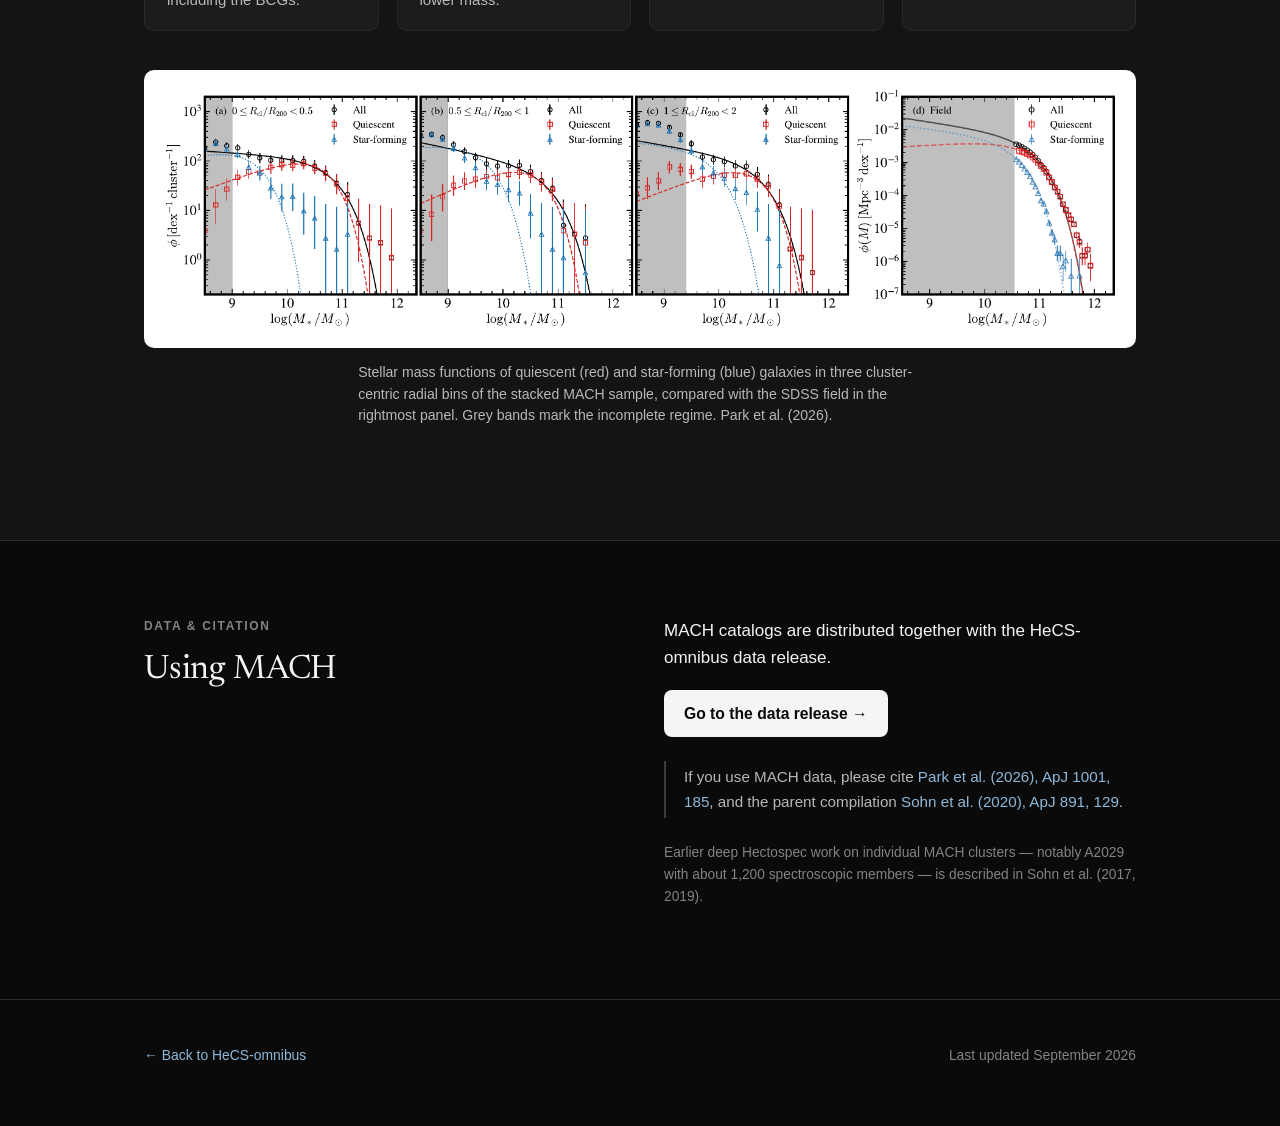
==== commit 87f8672a: "Add the HeCS-omnibus logo to the nav bar and home hero Logo E, adapted for the dark theme: transpare" ====
--- a/webpage/mach/index.html
+++ b/webpage/mach/index.html
@@ -14,7 +14,7 @@
 
 <nav>
   <div class="wrap">
-    <a class="brand" href="../">HeCS-omnibus</a>
+    <a class="brand" href="../"><img src="../img/logo.svg" alt="" width="64" height="30">HeCS-omnibus</a>
     <ul>
       <li><a href="../#survey">Survey</a></li>
       <li><a href="../#catalog">Catalog</a></li>
--- a/webpage/style.css
+++ b/webpage/style.css
@@ -57,12 +57,21 @@
   border-bottom: 1px solid var(--line);
 }
 nav .wrap { display: flex; align-items: center; justify-content: space-between; height: 56px; }
-nav .brand { font-family: var(--serif); font-size: 1.25rem; color: var(--ink); }
+nav .brand { font-family: var(--serif); font-size: 1.25rem; color: var(--ink); display: inline-flex; align-items: center; gap: 10px; }
+nav .brand:hover { text-decoration: none; }
+nav .brand img { height: 30px; width: auto; display: block; }
 nav ul { list-style: none; display: flex; gap: 22px; margin: 0; padding: 0; align-items: center; }
 nav li a { color: var(--ink-2); font-size: 0.95rem; }
 nav li a:hover { color: var(--ink); }
 nav li a.btn { padding: 6px 15px; font-size: 0.9rem; }
-@media (max-width: 760px) { nav li:not(.keep) { display: none; } }
+@media (max-width: 760px) {
+  nav .wrap { flex-direction: column; height: auto; align-items: flex-start; gap: 6px; padding-top: 10px; padding-bottom: 10px; }
+  nav ul { width: 100%; gap: 16px; overflow-x: auto; scrollbar-width: none; -webkit-overflow-scrolling: touch; }
+  nav ul::-webkit-scrollbar { display: none; }
+  nav li { flex: 0 0 auto; }
+  nav li a { font-size: 0.88rem; }
+  nav li a.btn { padding: 5px 12px; font-size: 0.84rem; }
+}
 
 .btn {
   display: inline-block;
@@ -81,6 +90,7 @@
 
 /* hero */
 header.hero { padding: 96px 0 64px; }
+header .hero-logo { display: block; width: min(420px, 100%); height: auto; margin: 0 0 28px; }
 header h1 { font-size: clamp(2.9rem, 7.5vw, 5rem); margin-bottom: 0.3em; }
 header .lede { font-family: var(--serif); font-size: clamp(1.3rem, 2.6vw, 1.7rem); line-height: 1.35; max-width: 32ch; margin-bottom: 1.1em; }
 header .sub { max-width: 62ch; color: var(--ink-2); font-size: 1.05rem; }
@@ -88,7 +98,7 @@
 
 .stats {
   display: grid;
-  grid-template-columns: repeat(auto-fit, minmax(150px, 1fr));
+  grid-template-columns: repeat(auto-fit, minmax(min(150px, 100%), 1fr));
   border-top: 1px solid var(--line);
   border-bottom: 1px solid var(--line);
 }
@@ -96,6 +106,13 @@
 .stats div:last-child { border-right: none; }
 .stats b { display: block; font-family: var(--serif); font-size: 2.1rem; font-weight: 400; line-height: 1; margin-bottom: 8px; }
 .stats span { font-size: 0.84rem; color: var(--muted); }
+@media (max-width: 620px) {
+  .stats { grid-template-columns: 1fr 1fr; }
+  .stats div { padding: 18px 12px 16px 0; border-bottom: 1px solid var(--line); }
+  .stats div:nth-child(2n) { border-right: none; }
+  .stats div:nth-last-child(-n+2) { border-bottom: none; }
+  .stats b { font-size: 1.8rem; }
+}
 
 section { padding: 76px 0; border-top: 1px solid var(--line); }
 section:first-of-type { border-top: none; }
@@ -110,7 +127,8 @@
 th { font-weight: 600; font-size: 0.76rem; text-transform: uppercase; letter-spacing: 0.08em; color: var(--muted); border-bottom: 1px solid var(--line-2); }
 td.r, th.r { text-align: right; font-variant-numeric: tabular-nums; padding-left: 20px; }
 tr.total td { font-weight: 600; border-top: 1px solid var(--line-2); }
-.tablewrap { overflow-x: auto; }
+.tablewrap { overflow-x: auto; max-width: 100%; -webkit-overflow-scrolling: touch; }
+.tablewrap table { min-width: 480px; }
 .caption { font-size: 0.86rem; color: var(--muted); margin-top: 0.6rem; max-width: 74ch; }
 
 figure { margin: 2.4rem 0; }
@@ -119,7 +137,7 @@
 figure figcaption { font-size: 0.88rem; color: var(--ink-2); max-width: 72ch; margin: 0.9rem auto 0; line-height: 1.5; }
 figure.fig-narrow .plate { max-width: 600px; margin: 0 auto; }
 
-.cards { display: grid; grid-template-columns: repeat(auto-fit, minmax(230px, 1fr)); gap: 18px; margin: 1.5rem 0; }
+.cards { display: grid; grid-template-columns: repeat(auto-fit, minmax(min(230px, 100%), 1fr)); gap: 18px; margin: 1.5rem 0; }
 .card { background: var(--bg-2); border: 1px solid var(--line); border-radius: 10px; padding: 22px 22px 18px; }
 .card h4 { font-size: 1.1rem; margin-bottom: 0.4rem; }
 .card p { font-size: 0.94rem; color: var(--ink-2); margin: 0; }
@@ -168,5 +186,18 @@
 ol.pubs .l a { margin-right: 16px; }
 ol.pubs .tag { display: inline-block; font-size: 0.7rem; text-transform: uppercase; letter-spacing: 0.09em; color: var(--muted); font-weight: 600; margin-left: 8px; border: 1px solid var(--line-2); border-radius: 4px; padding: 1px 6px; }
 
+@media (max-width: 620px) {
+  body { font-size: 16px; }
+  .wrap { padding: 0 20px; }
+  section { padding: 56px 0; }
+  header.hero { padding: 60px 0 48px; }
+  h2 { font-size: 1.75rem; }
+  .databox { padding: 28px 22px; }
+  .teaser { padding: 26px 22px 24px; }
+  .teaser h3 { font-size: 1.35rem; }
+  .points li { padding-left: 2.4rem; }
+  ol.pubs li { grid-template-columns: 52px 1fr; gap: 10px; }
+  figure .plate { padding: 12px; }
+}
 footer { padding: 44px 0 60px; color: var(--muted); font-size: 0.87rem; border-top: 1px solid var(--line); }
 footer .wrap { display: flex; justify-content: space-between; flex-wrap: wrap; gap: 12px; }
